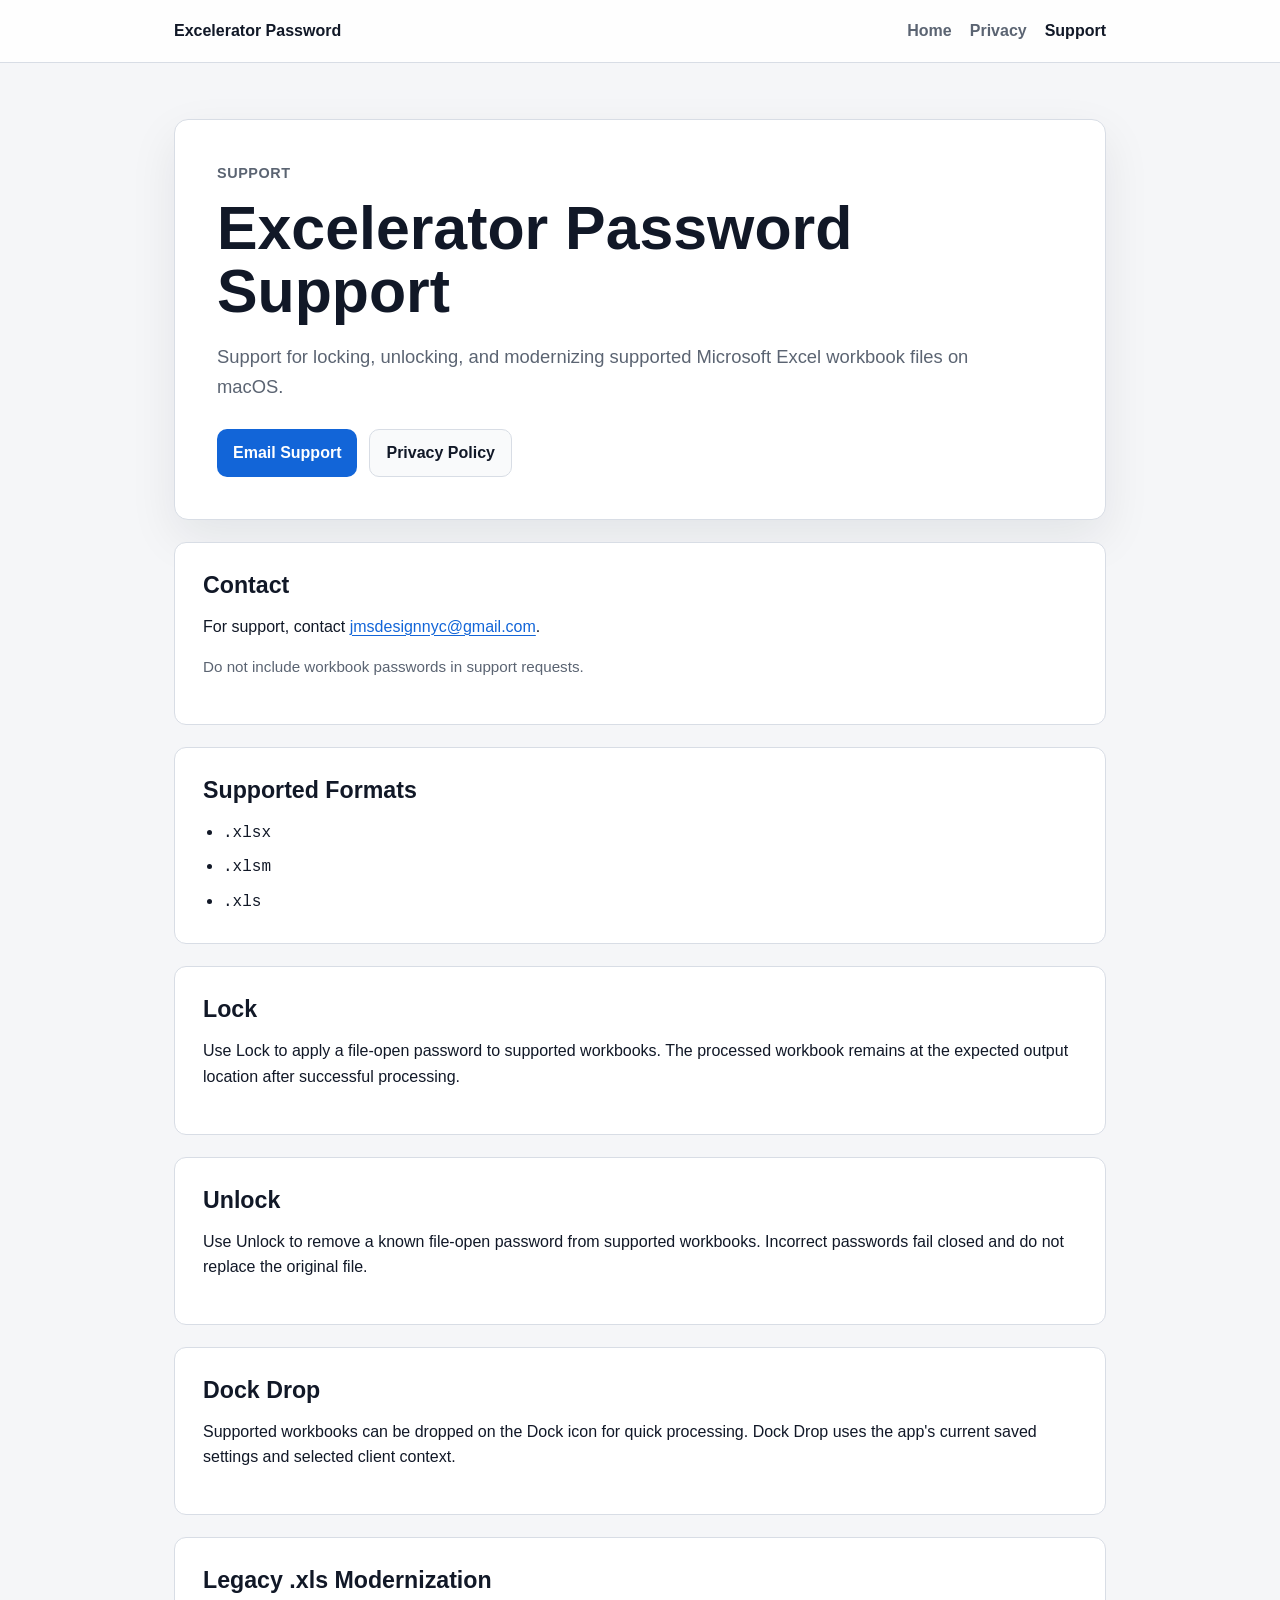
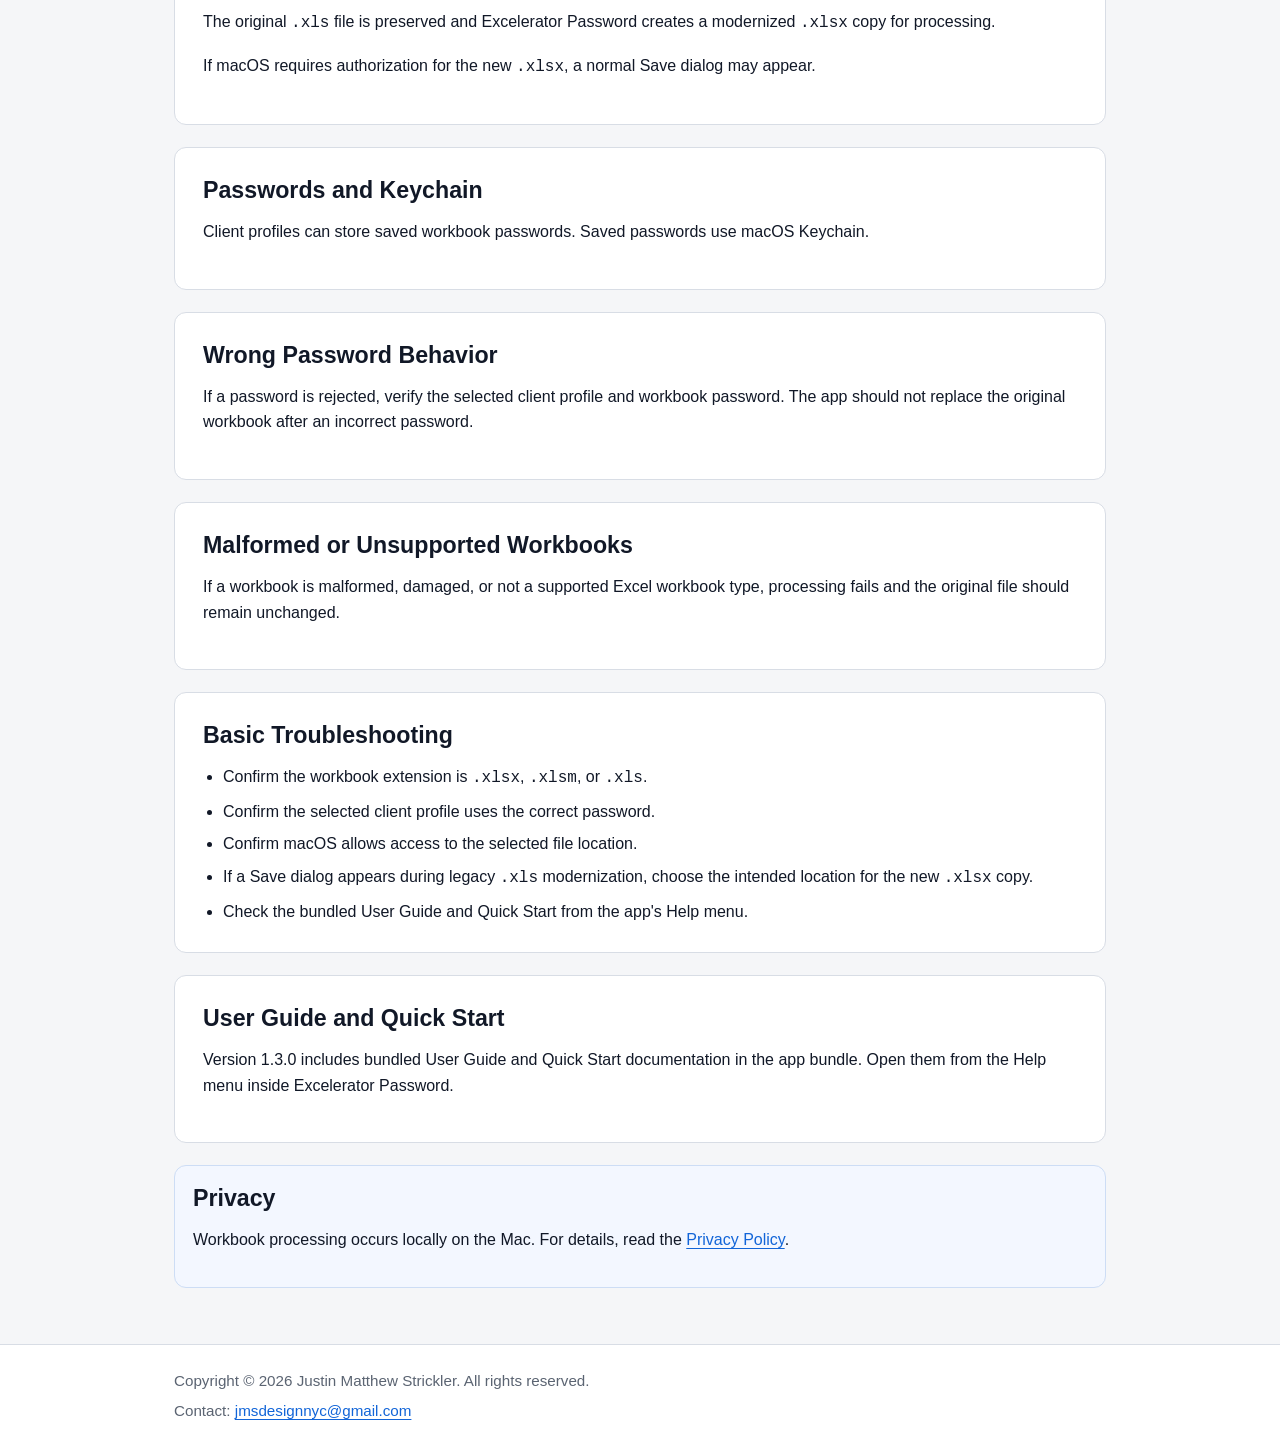
==== support/index.html @ f118a332 "Publish Excelerator Password privacy and support pages" ====
<!doctype html>
<html lang="en">
  <head>
    <meta charset="utf-8">
    <meta name="viewport" content="width=device-width, initial-scale=1">
    <title>Support | Excelerator Password</title>
    <meta name="description" content="Support information for Excelerator Password.">
    <link rel="stylesheet" href="../assets/styles.css">
  </head>
  <body>
    <header class="site-header">
      <nav class="nav" aria-label="Primary navigation">
        <a class="brand" href="../">Excelerator Password</a>
        <div class="nav-links">
          <a href="../">Home</a>
          <a href="../privacy/">Privacy</a>
          <a href="./" aria-current="page">Support</a>
        </div>
      </nav>
    </header>

    <main>
      <section class="hero">
        <p class="eyebrow">Support</p>
        <h1>Excelerator Password Support</h1>
        <p class="lede">Support for locking, unlocking, and modernizing supported Microsoft Excel workbook files on macOS.</p>
        <div class="actions">
          <a class="button" href="mailto:jmsdesignnyc@gmail.com">Email Support</a>
          <a class="button secondary" href="../privacy/">Privacy Policy</a>
        </div>
      </section>

      <section class="section">
        <h2>Contact</h2>
        <p>For support, contact <a href="mailto:jmsdesignnyc@gmail.com">jmsdesignnyc@gmail.com</a>.</p>
        <p class="meta">Do not include workbook passwords in support requests.</p>
      </section>

      <section class="section">
        <h2>Supported Formats</h2>
        <ul>
          <li><code>.xlsx</code></li>
          <li><code>.xlsm</code></li>
          <li><code>.xls</code></li>
        </ul>
      </section>

      <section class="section">
        <h2>Lock</h2>
        <p>Use Lock to apply a file-open password to supported workbooks. The processed workbook remains at the expected output location after successful processing.</p>
      </section>

      <section class="section">
        <h2>Unlock</h2>
        <p>Use Unlock to remove a known file-open password from supported workbooks. Incorrect passwords fail closed and do not replace the original file.</p>
      </section>

      <section class="section">
        <h2>Dock Drop</h2>
        <p>Supported workbooks can be dropped on the Dock icon for quick processing. Dock Drop uses the app's current saved settings and selected client context.</p>
      </section>

      <section class="section">
        <h2>Legacy .xls Modernization</h2>
        <p>The original <code>.xls</code> file is preserved and Excelerator Password creates a modernized <code>.xlsx</code> copy for processing.</p>
        <p>If macOS requires authorization for the new <code>.xlsx</code>, a normal Save dialog may appear.</p>
      </section>

      <section class="section">
        <h2>Passwords and Keychain</h2>
        <p>Client profiles can store saved workbook passwords. Saved passwords use macOS Keychain.</p>
      </section>

      <section class="section">
        <h2>Wrong Password Behavior</h2>
        <p>If a password is rejected, verify the selected client profile and workbook password. The app should not replace the original workbook after an incorrect password.</p>
      </section>

      <section class="section">
        <h2>Malformed or Unsupported Workbooks</h2>
        <p>If a workbook is malformed, damaged, or not a supported Excel workbook type, processing fails and the original file should remain unchanged.</p>
      </section>

      <section class="section">
        <h2>Basic Troubleshooting</h2>
        <ul>
          <li>Confirm the workbook extension is <code>.xlsx</code>, <code>.xlsm</code>, or <code>.xls</code>.</li>
          <li>Confirm the selected client profile uses the correct password.</li>
          <li>Confirm macOS allows access to the selected file location.</li>
          <li>If a Save dialog appears during legacy <code>.xls</code> modernization, choose the intended location for the new <code>.xlsx</code> copy.</li>
          <li>Check the bundled User Guide and Quick Start from the app's Help menu.</li>
        </ul>
      </section>

      <section class="section">
        <h2>User Guide and Quick Start</h2>
        <p>Version 1.3.0 includes bundled User Guide and Quick Start documentation in the app bundle. Open them from the Help menu inside Excelerator Password.</p>
      </section>

      <section class="callout">
        <h2>Privacy</h2>
        <p>Workbook processing occurs locally on the Mac. For details, read the <a href="../privacy/">Privacy Policy</a>.</p>
      </section>
    </main>

    <footer class="site-footer">
      <div class="footer-inner">
        <p>Copyright © 2026 Justin Matthew Strickler. All rights reserved.</p>
        <p>Contact: <a href="mailto:jmsdesignnyc@gmail.com">jmsdesignnyc@gmail.com</a></p>
      </div>
    </footer>
  </body>
</html>
---- assets/styles.css ----
:root {
  color-scheme: light;
  --bg: #f5f6f8;
  --surface: #ffffff;
  --surface-soft: #f9fafb;
  --text: #111827;
  --muted: #5b6472;
  --border: #d8dde5;
  --accent: #1265d8;
  --accent-strong: #0d4fb0;
  --shadow: 0 18px 48px rgba(17, 24, 39, 0.08);
}

* {
  box-sizing: border-box;
}

html {
  font-size: 16px;
}

body {
  margin: 0;
  background: var(--bg);
  color: var(--text);
  font-family: -apple-system, BlinkMacSystemFont, "Segoe UI", sans-serif;
  line-height: 1.6;
}

a {
  color: var(--accent);
  text-decoration-thickness: 0.08em;
  text-underline-offset: 0.18em;
}

a:hover {
  color: var(--accent-strong);
}

a:focus-visible {
  outline: 3px solid rgba(18, 101, 216, 0.35);
  outline-offset: 3px;
  border-radius: 6px;
}

.site-header {
  border-bottom: 1px solid var(--border);
  background: rgba(255, 255, 255, 0.88);
}

.nav {
  width: min(100%, 980px);
  margin: 0 auto;
  padding: 18px 24px;
  display: flex;
  align-items: center;
  justify-content: space-between;
  gap: 18px;
}

.brand {
  color: var(--text);
  font-weight: 700;
  text-decoration: none;
}

.nav-links {
  display: flex;
  gap: 18px;
  flex-wrap: wrap;
}

.nav-links a {
  color: var(--muted);
  font-weight: 600;
  text-decoration: none;
}

.nav-links a[aria-current="page"] {
  color: var(--text);
}

main {
  width: min(100%, 980px);
  margin: 0 auto;
  padding: 56px 24px;
}

.hero {
  padding: 42px;
  background: var(--surface);
  border: 1px solid var(--border);
  border-radius: 14px;
  box-shadow: var(--shadow);
}

.eyebrow {
  margin: 0 0 12px;
  color: var(--muted);
  font-size: 0.9rem;
  font-weight: 700;
  letter-spacing: 0.04em;
  text-transform: uppercase;
}

h1 {
  margin: 0 0 18px;
  font-size: clamp(2rem, 6vw, 3.8rem);
  line-height: 1.05;
}

h2 {
  margin: 0 0 14px;
  font-size: 1.45rem;
  line-height: 1.25;
}

h3 {
  margin: 0 0 10px;
  font-size: 1.1rem;
}

p {
  margin: 0 0 16px;
}

.lede {
  max-width: 760px;
  color: var(--muted);
  font-size: 1.15rem;
}

.actions {
  display: flex;
  gap: 12px;
  flex-wrap: wrap;
  margin-top: 28px;
}

.button {
  display: inline-flex;
  align-items: center;
  justify-content: center;
  min-height: 44px;
  padding: 10px 16px;
  border-radius: 10px;
  background: var(--accent);
  color: #ffffff;
  font-weight: 700;
  text-decoration: none;
}

.button:hover {
  color: #ffffff;
  background: var(--accent-strong);
}

.button.secondary {
  background: var(--surface-soft);
  color: var(--text);
  border: 1px solid var(--border);
}

.button.secondary:hover {
  color: var(--text);
  border-color: #b9c2cf;
}

.grid {
  display: grid;
  grid-template-columns: repeat(3, minmax(0, 1fr));
  gap: 18px;
  margin-top: 28px;
}

.card,
.section {
  background: var(--surface);
  border: 1px solid var(--border);
  border-radius: 12px;
}

.card {
  padding: 22px;
}

.section {
  margin-top: 22px;
  padding: 28px;
}

.section ul {
  margin: 0;
  padding-left: 1.25rem;
}

.section li + li {
  margin-top: 7px;
}

.meta {
  color: var(--muted);
  font-size: 0.95rem;
}

.callout {
  margin-top: 22px;
  padding: 18px;
  border: 1px solid #cdddf5;
  border-radius: 12px;
  background: #f3f7ff;
}

.site-footer {
  border-top: 1px solid var(--border);
  background: var(--surface);
}

.footer-inner {
  width: min(100%, 980px);
  margin: 0 auto;
  padding: 24px;
  color: var(--muted);
  font-size: 0.95rem;
}

.footer-inner p {
  margin: 0 0 6px;
}

@media (max-width: 720px) {
  .nav {
    align-items: flex-start;
    flex-direction: column;
  }

  main {
    padding: 32px 18px;
  }

  .hero {
    padding: 28px;
  }

  .grid {
    grid-template-columns: 1fr;
  }
}
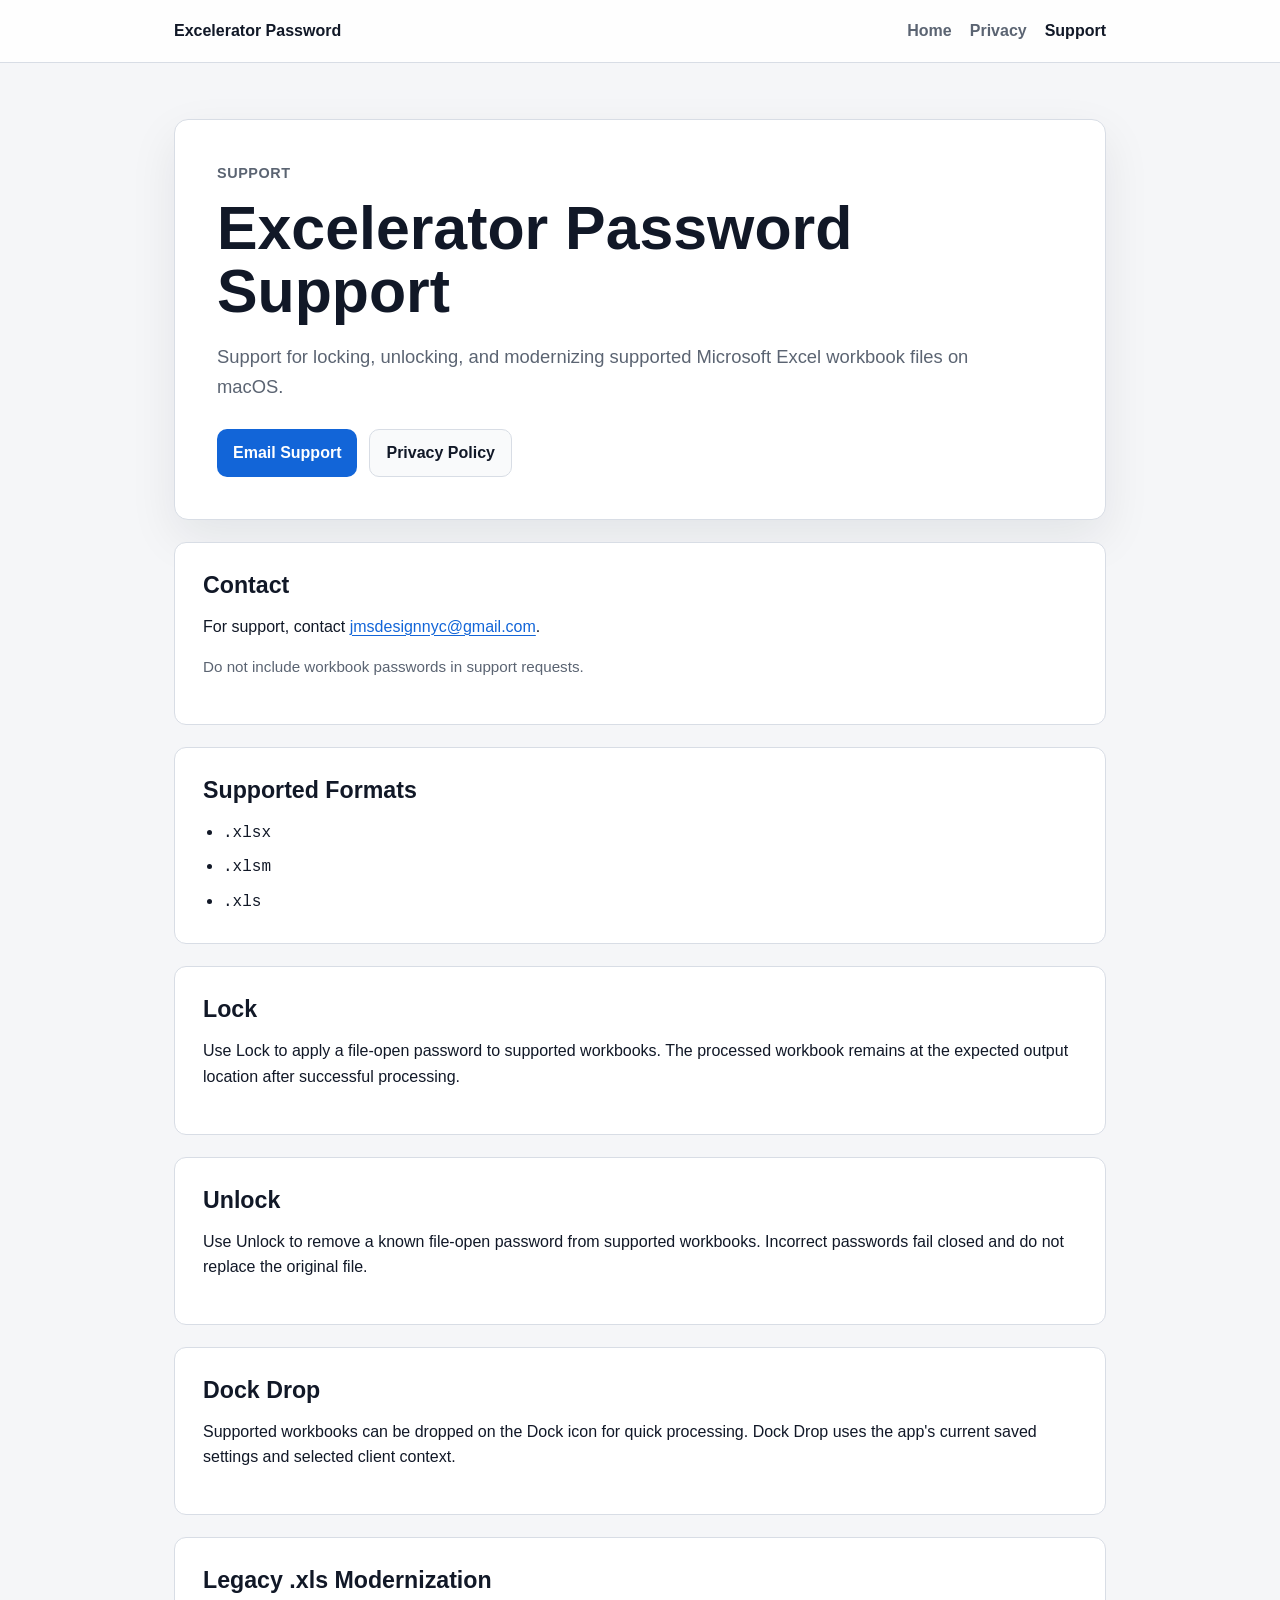
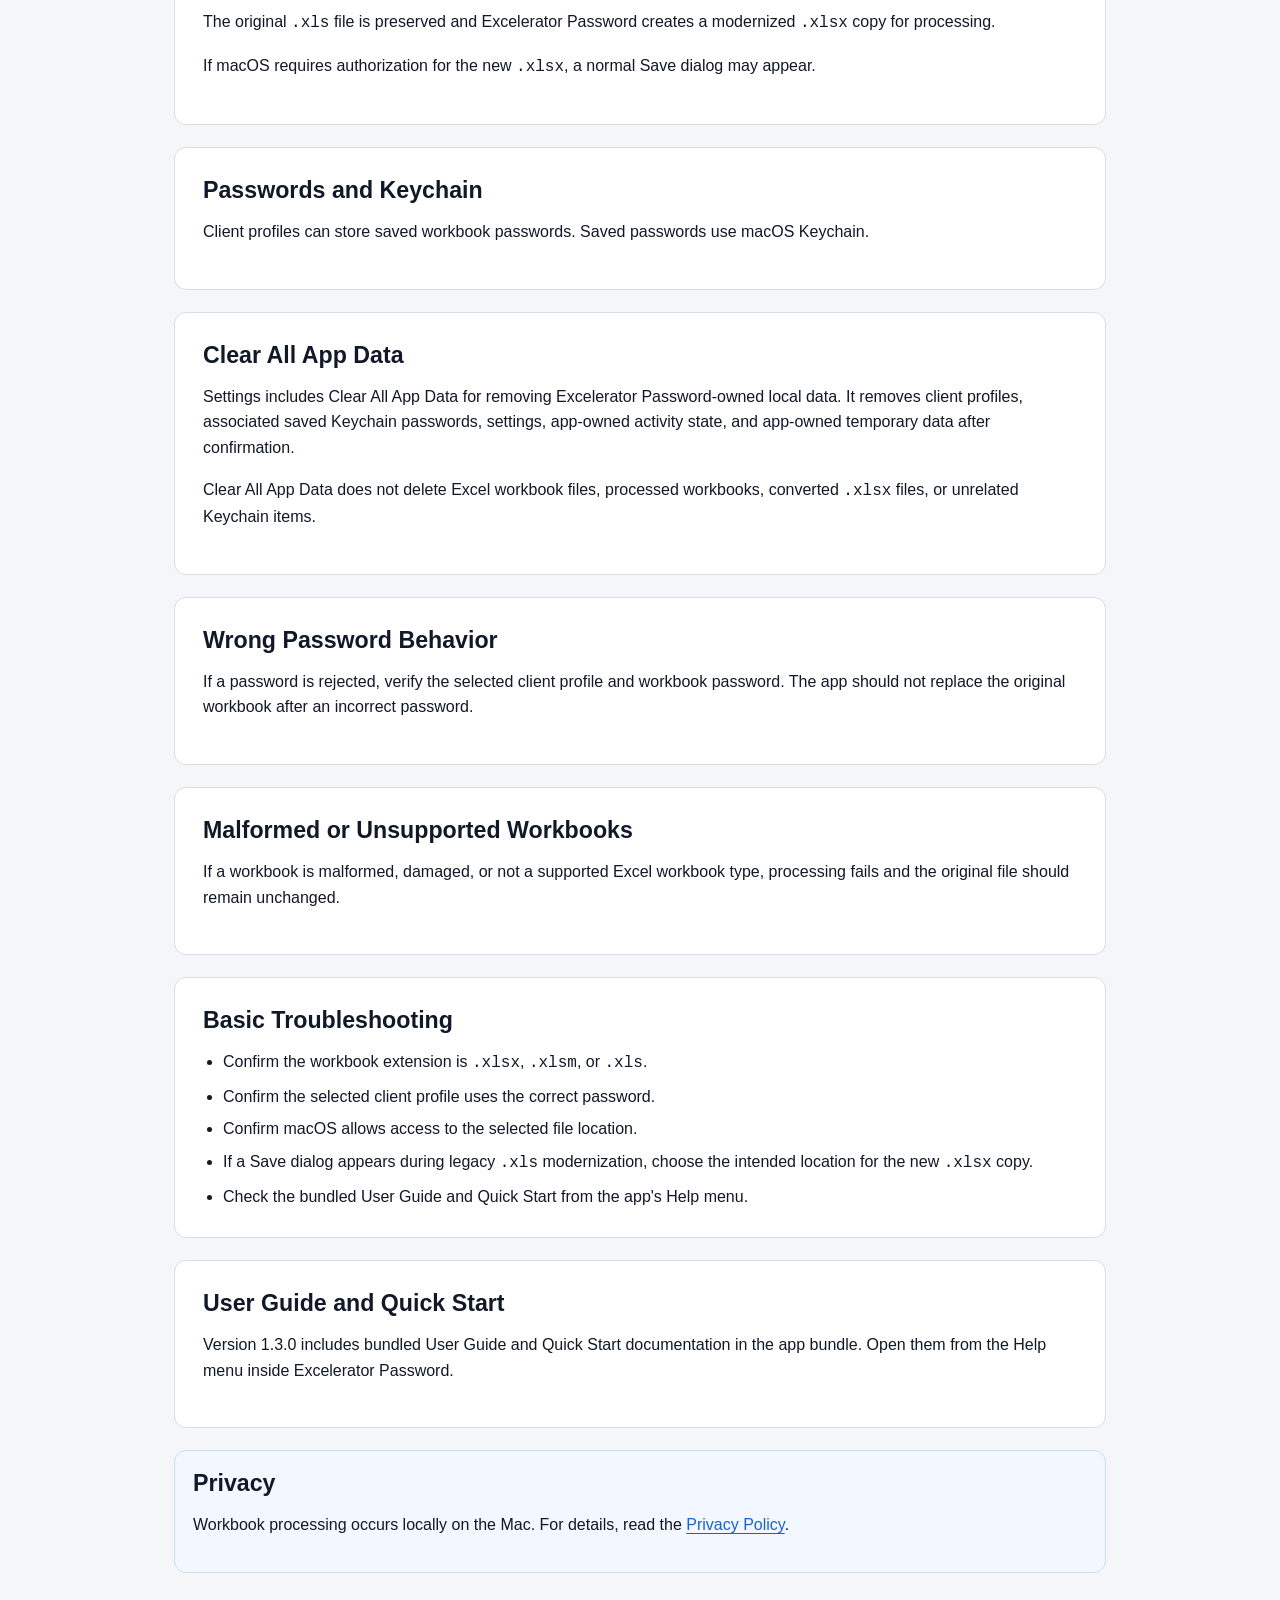
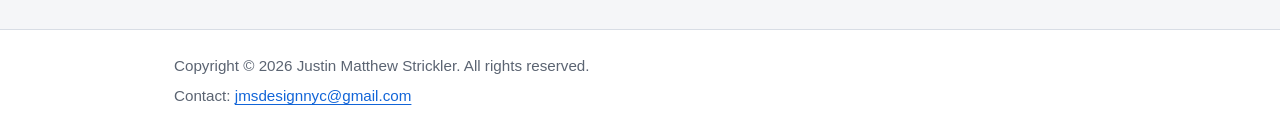
==== commit f1420b63: "Update privacy and support for full reset" ====
--- a/support/index.html
+++ b/support/index.html
@@ -72,6 +72,12 @@
       </section>
 
       <section class="section">
+        <h2>Clear All App Data</h2>
+        <p>Settings includes Clear All App Data for removing Excelerator Password-owned local data. It removes client profiles, associated saved Keychain passwords, settings, app-owned activity state, and app-owned temporary data after confirmation.</p>
+        <p>Clear All App Data does not delete Excel workbook files, processed workbooks, converted <code>.xlsx</code> files, or unrelated Keychain items.</p>
+      </section>
+
+      <section class="section">
         <h2>Wrong Password Behavior</h2>
         <p>If a password is rejected, verify the selected client profile and workbook password. The app should not replace the original workbook after an incorrect password.</p>
       </section>
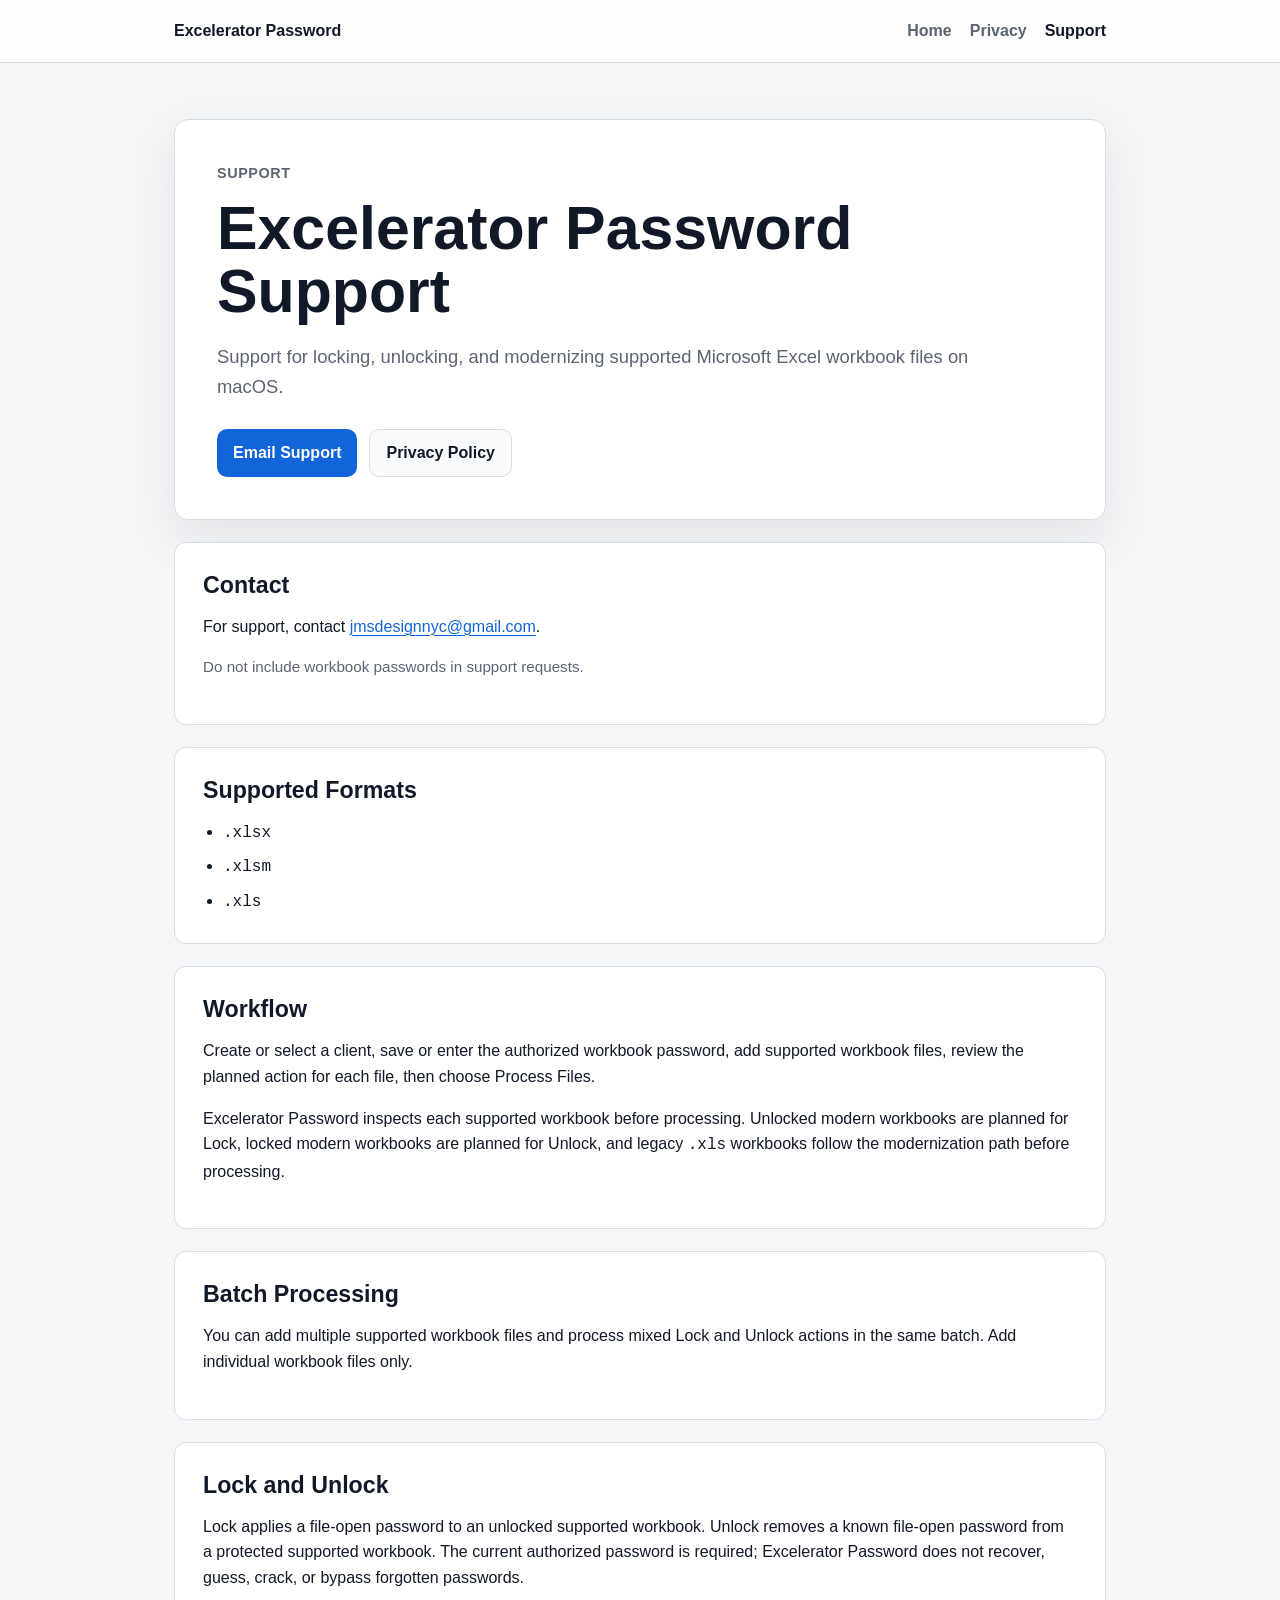
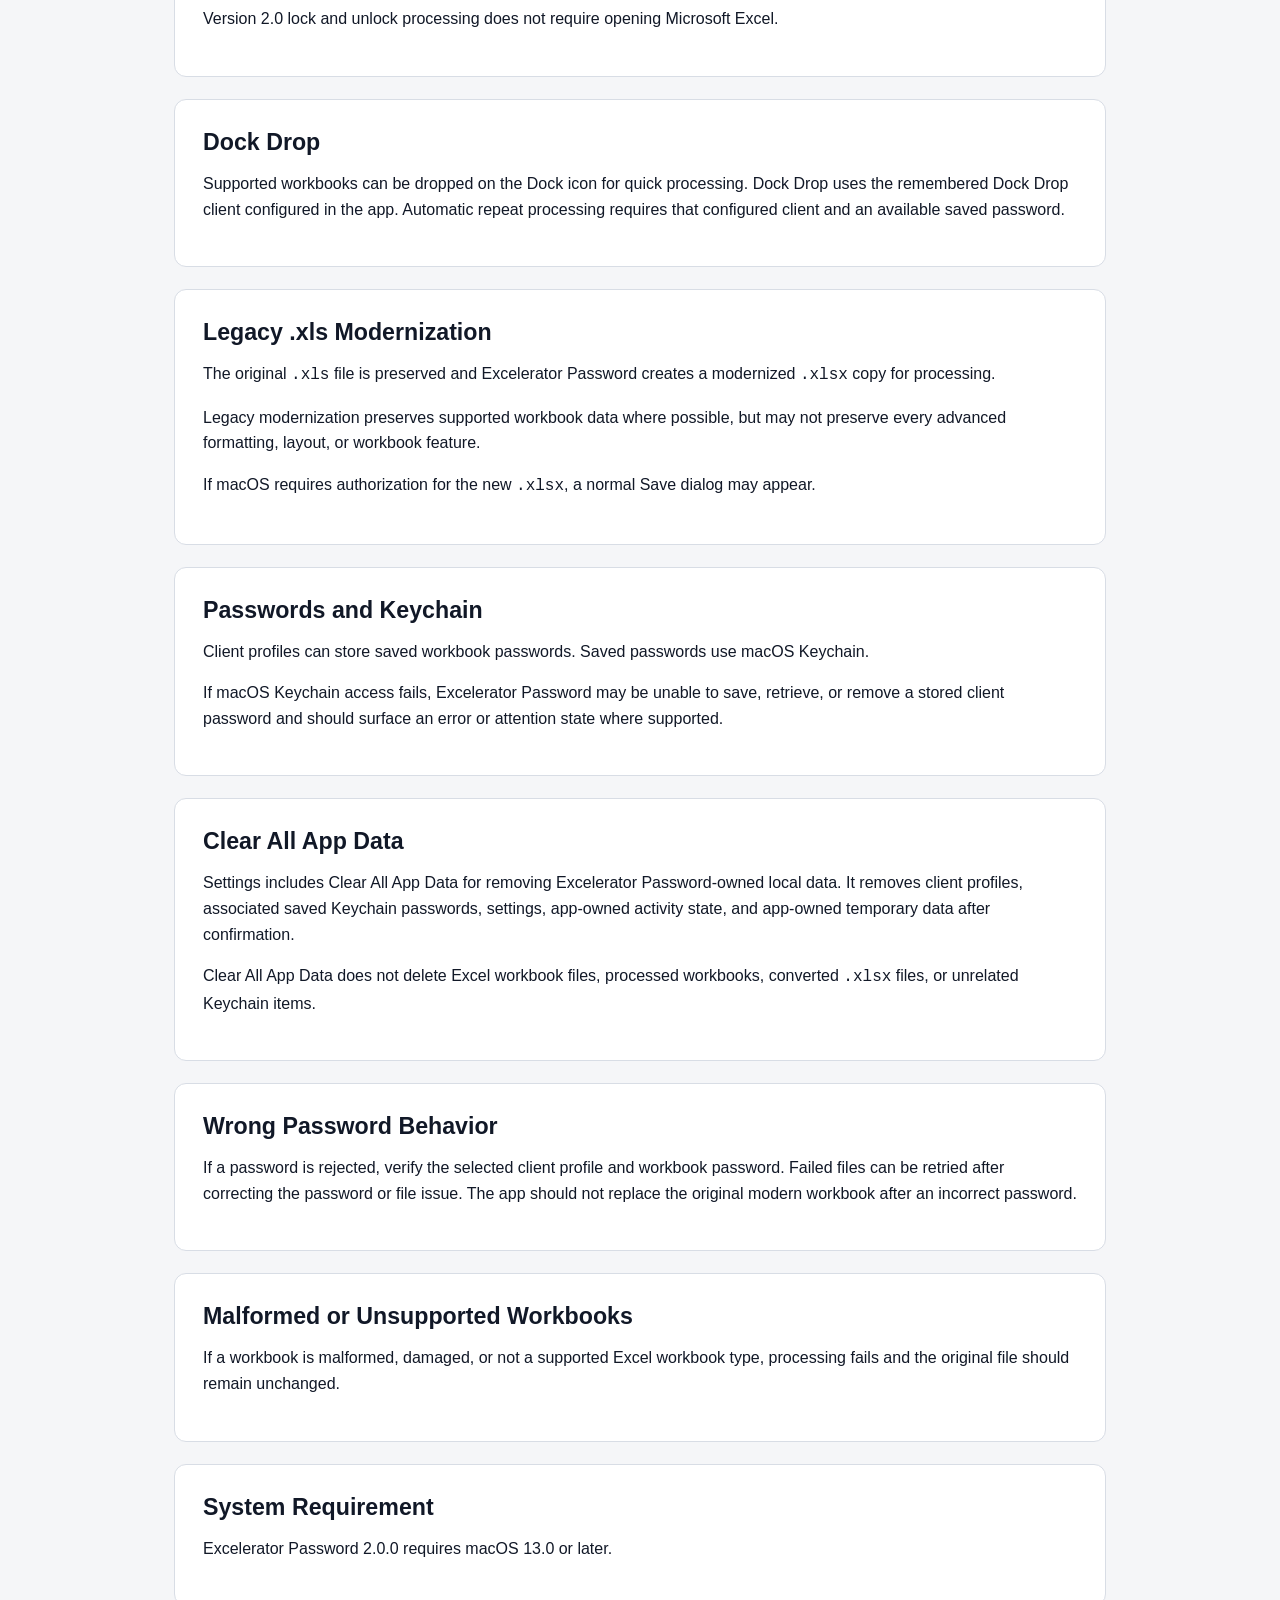
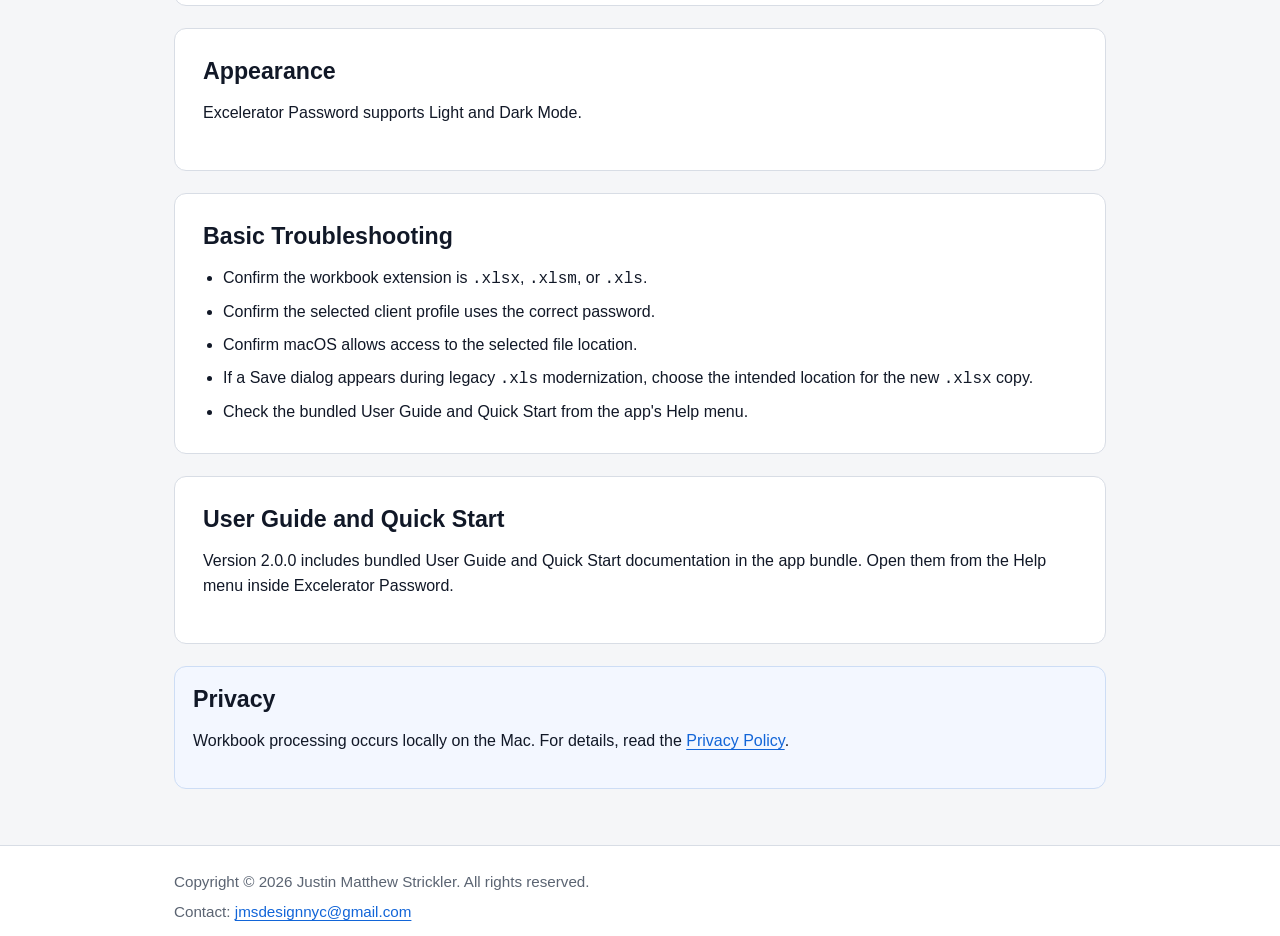
==== commit c03e44c6: "Reconcile privacy and support for Excelerator Password 2.0" ====
--- a/support/index.html
+++ b/support/index.html
@@ -46,29 +46,38 @@
       </section>
 
       <section class="section">
-        <h2>Lock</h2>
-        <p>Use Lock to apply a file-open password to supported workbooks. The processed workbook remains at the expected output location after successful processing.</p>
+        <h2>Workflow</h2>
+        <p>Create or select a client, save or enter the authorized workbook password, add supported workbook files, review the planned action for each file, then choose Process Files.</p>
+        <p>Excelerator Password inspects each supported workbook before processing. Unlocked modern workbooks are planned for Lock, locked modern workbooks are planned for Unlock, and legacy <code>.xls</code> workbooks follow the modernization path before processing.</p>
       </section>
 
       <section class="section">
-        <h2>Unlock</h2>
-        <p>Use Unlock to remove a known file-open password from supported workbooks. Incorrect passwords fail closed and do not replace the original file.</p>
+        <h2>Batch Processing</h2>
+        <p>You can add multiple supported workbook files and process mixed Lock and Unlock actions in the same batch. Add individual workbook files only.</p>
+      </section>
+
+      <section class="section">
+        <h2>Lock and Unlock</h2>
+        <p>Lock applies a file-open password to an unlocked supported workbook. Unlock removes a known file-open password from a protected supported workbook. The current authorized password is required; Excelerator Password does not recover, guess, crack, or bypass forgotten passwords.</p>
+        <p>Version 2.0 lock and unlock processing does not require opening Microsoft Excel.</p>
       </section>
 
       <section class="section">
         <h2>Dock Drop</h2>
-        <p>Supported workbooks can be dropped on the Dock icon for quick processing. Dock Drop uses the app's current saved settings and selected client context.</p>
+        <p>Supported workbooks can be dropped on the Dock icon for quick processing. Dock Drop uses the remembered Dock Drop client configured in the app. Automatic repeat processing requires that configured client and an available saved password.</p>
       </section>
 
       <section class="section">
         <h2>Legacy .xls Modernization</h2>
         <p>The original <code>.xls</code> file is preserved and Excelerator Password creates a modernized <code>.xlsx</code> copy for processing.</p>
+        <p>Legacy modernization preserves supported workbook data where possible, but may not preserve every advanced formatting, layout, or workbook feature.</p>
         <p>If macOS requires authorization for the new <code>.xlsx</code>, a normal Save dialog may appear.</p>
       </section>
 
       <section class="section">
         <h2>Passwords and Keychain</h2>
         <p>Client profiles can store saved workbook passwords. Saved passwords use macOS Keychain.</p>
+        <p>If macOS Keychain access fails, Excelerator Password may be unable to save, retrieve, or remove a stored client password and should surface an error or attention state where supported.</p>
       </section>
 
       <section class="section">
@@ -79,12 +88,22 @@
 
       <section class="section">
         <h2>Wrong Password Behavior</h2>
-        <p>If a password is rejected, verify the selected client profile and workbook password. The app should not replace the original workbook after an incorrect password.</p>
+        <p>If a password is rejected, verify the selected client profile and workbook password. Failed files can be retried after correcting the password or file issue. The app should not replace the original modern workbook after an incorrect password.</p>
       </section>
 
       <section class="section">
         <h2>Malformed or Unsupported Workbooks</h2>
         <p>If a workbook is malformed, damaged, or not a supported Excel workbook type, processing fails and the original file should remain unchanged.</p>
+      </section>
+
+      <section class="section">
+        <h2>System Requirement</h2>
+        <p>Excelerator Password 2.0.0 requires macOS 13.0 or later.</p>
+      </section>
+
+      <section class="section">
+        <h2>Appearance</h2>
+        <p>Excelerator Password supports Light and Dark Mode.</p>
       </section>
 
       <section class="section">
@@ -100,7 +119,7 @@
 
       <section class="section">
         <h2>User Guide and Quick Start</h2>
-        <p>Version 1.3.0 includes bundled User Guide and Quick Start documentation in the app bundle. Open them from the Help menu inside Excelerator Password.</p>
+        <p>Version 2.0.0 includes bundled User Guide and Quick Start documentation in the app bundle. Open them from the Help menu inside Excelerator Password.</p>
       </section>
 
       <section class="callout">
